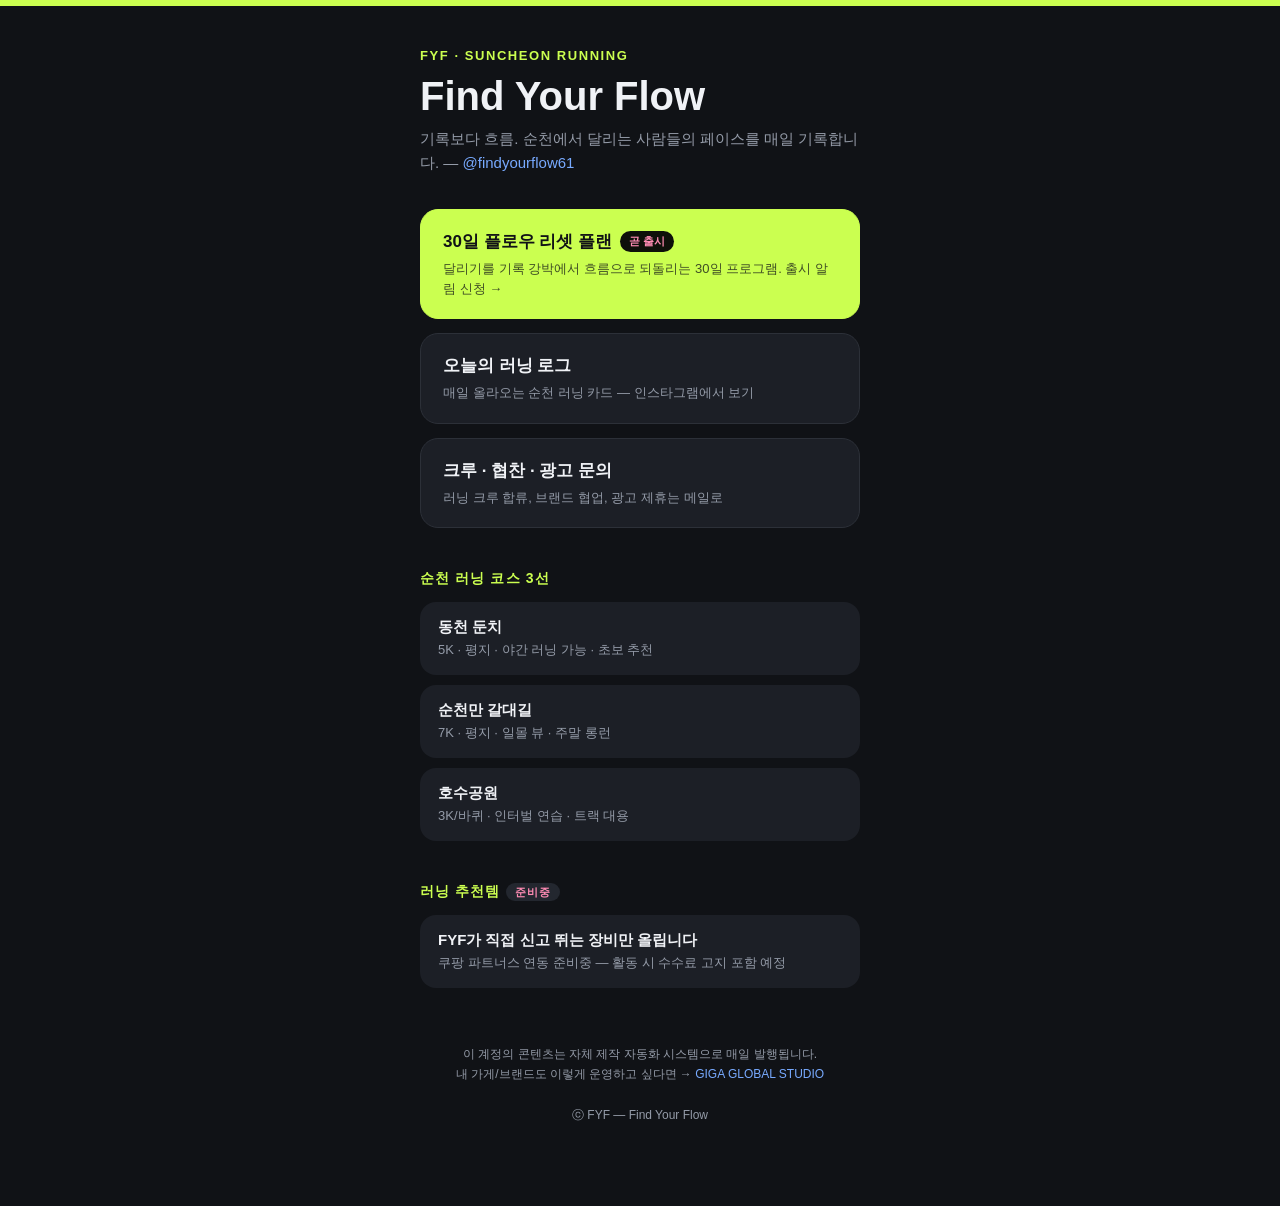
==== index.html @ 9b2fb00e "FYF link-in-bio + GIGA GLOBAL STUDIO landing Co-Authored-By: Claude Fable 5 <noreply@anthropic.com>" ====
<!DOCTYPE html>
<html lang="ko">
<head>
<meta charset="UTF-8">
<meta name="viewport" content="width=device-width, initial-scale=1.0">
<title>FYF — Find Your Flow | 순천 러닝</title>
<meta name="description" content="순천에서 달리는 사람들의 흐름. 30일 플로우 리셋 플랜, 순천 러닝 코스 가이드, 러닝 추천템.">
<meta property="og:title" content="FYF — Find Your Flow">
<meta property="og:description" content="순천에서 달리는 사람들의 흐름. 기록보다 흐름.">
<style>
  :root{
    --bg:#101216; --card:#1c1f26; --card2:#23272f;
    --lime:#cbff50; --blue:#78aaff; --pink:#ff8cb4;
    --grey:#949ba8; --white:#f0f2f6;
  }
  *{margin:0;padding:0;box-sizing:border-box}
  body{background:var(--bg);color:var(--white);
    font-family:"Pretendard","Apple SD Gothic Neo",-apple-system,sans-serif;
    min-height:100vh;display:flex;justify-content:center}
  .wrap{width:100%;max-width:480px;padding:48px 20px 80px}
  .top-bar{position:fixed;top:0;left:0;right:0;height:6px;background:var(--lime)}
  .eyebrow{color:var(--lime);font-weight:700;font-size:13px;letter-spacing:.12em}
  h1{font-size:40px;font-weight:900;line-height:1.15;margin:10px 0 8px}
  .sub{color:var(--grey);font-size:15px;line-height:1.6;margin-bottom:34px}
  .links{display:flex;flex-direction:column;gap:14px}
  a.btn{display:block;background:var(--card);border:1px solid #2c3038;border-radius:18px;
    padding:20px 22px;text-decoration:none;color:var(--white);transition:transform .12s ease}
  a.btn:active{transform:scale(.98)}
  a.btn .t{font-size:17px;font-weight:700;display:flex;align-items:center;gap:8px}
  a.btn .d{font-size:13px;color:var(--grey);margin-top:6px;line-height:1.5}
  a.btn.primary{background:var(--lime);border-color:var(--lime)}
  a.btn.primary .t,a.btn.primary .d{color:#101216}
  a.btn.primary .d{opacity:.75}
  .badge{font-size:11px;font-weight:700;padding:3px 9px;border-radius:99px;background:var(--card2);color:var(--blue)}
  .badge.soon{color:var(--pink)}
  .section{margin-top:42px}
  .section h2{font-size:14px;font-weight:700;color:var(--lime);letter-spacing:.08em;margin-bottom:14px}
  .course{background:var(--card);border-radius:16px;padding:16px 18px;margin-bottom:10px}
  .course .name{font-weight:700;font-size:15px}
  .course .meta{color:var(--grey);font-size:13px;margin-top:4px}
  .foot{margin-top:56px;color:var(--grey);font-size:12px;line-height:1.7;text-align:center}
  .foot a{color:var(--blue);text-decoration:none}
</style>
</head>
<body>
<div class="top-bar"></div>
<div class="wrap">
  <div class="eyebrow">FYF · SUNCHEON RUNNING</div>
  <h1>Find Your Flow</h1>
  <p class="sub">기록보다 흐름. 순천에서 달리는 사람들의 페이스를 매일 기록합니다. — <a href="https://www.instagram.com/findyourflow61/" style="color:var(--blue);text-decoration:none">@findyourflow61</a></p>

  <div class="links">
    <a class="btn primary" href="mailto:gigaglobalstudio@gmail.com?subject=%5BFYF%5D%2030%EC%9D%BC%20%ED%94%8C%EB%9E%9C%20%EC%B6%9C%EC%8B%9C%20%EC%95%8C%EB%A6%BC%20%EC%8B%A0%EC%B2%AD&body=%EC%B6%9C%EC%8B%9C%20%EC%95%8C%EB%A6%BC%EC%9D%84%20%EB%B0%9B%EA%B3%A0%20%EC%8B%B6%EC%96%B4%EC%9A%94.%20(%EC%9D%B4%20%EB%A9%94%EC%9D%BC%EC%9D%84%20%EA%B7%B8%EB%8C%80%EB%A1%9C%20%EB%B3%B4%EB%82%B4%EC%A3%BC%EC%84%B8%EC%9A%94)">
      <div class="t">30일 플로우 리셋 플랜 <span class="badge soon" style="background:#0e100a">곧 출시</span></div>
      <div class="d">달리기를 기록 강박에서 흐름으로 되돌리는 30일 프로그램. 출시 알림 신청 →</div>
    </a>
    <a class="btn" href="https://www.instagram.com/findyourflow61/">
      <div class="t">오늘의 러닝 로그</div>
      <div class="d">매일 올라오는 순천 러닝 카드 — 인스타그램에서 보기</div>
    </a>
    <a class="btn" href="mailto:gigaglobalstudio@gmail.com?subject=%5BFYF%5D%20%ED%81%AC%EB%A3%A8%2F%ED%98%91%EC%B0%AC%2F%EA%B4%91%EA%B3%A0%20%EB%AC%B8%EC%9D%98">
      <div class="t">크루 · 협찬 · 광고 문의</div>
      <div class="d">러닝 크루 합류, 브랜드 협업, 광고 제휴는 메일로</div>
    </a>
  </div>

  <div class="section">
    <h2>순천 러닝 코스 3선</h2>
    <div class="course"><div class="name">동천 둔치</div><div class="meta">5K · 평지 · 야간 러닝 가능 · 초보 추천</div></div>
    <div class="course"><div class="name">순천만 갈대길</div><div class="meta">7K · 평지 · 일몰 뷰 · 주말 롱런</div></div>
    <div class="course"><div class="name">호수공원</div><div class="meta">3K/바퀴 · 인터벌 연습 · 트랙 대용</div></div>
  </div>

  <div class="section" id="gear">
    <h2>러닝 추천템 <span class="badge soon">준비중</span></h2>
    <div class="course"><div class="name">FYF가 직접 신고 뛰는 장비만 올립니다</div><div class="meta">쿠팡 파트너스 연동 준비중 — 활동 시 수수료 고지 포함 예정</div></div>
  </div>

  <p class="foot">
    이 계정의 콘텐츠는 자체 제작 자동화 시스템으로 매일 발행됩니다.<br>
    내 가게/브랜드도 이렇게 운영하고 싶다면 → <a href="studio.html">GIGA GLOBAL STUDIO</a><br><br>
    ⓒ FYF — Find Your Flow
  </p>
</div>
</body>
</html>
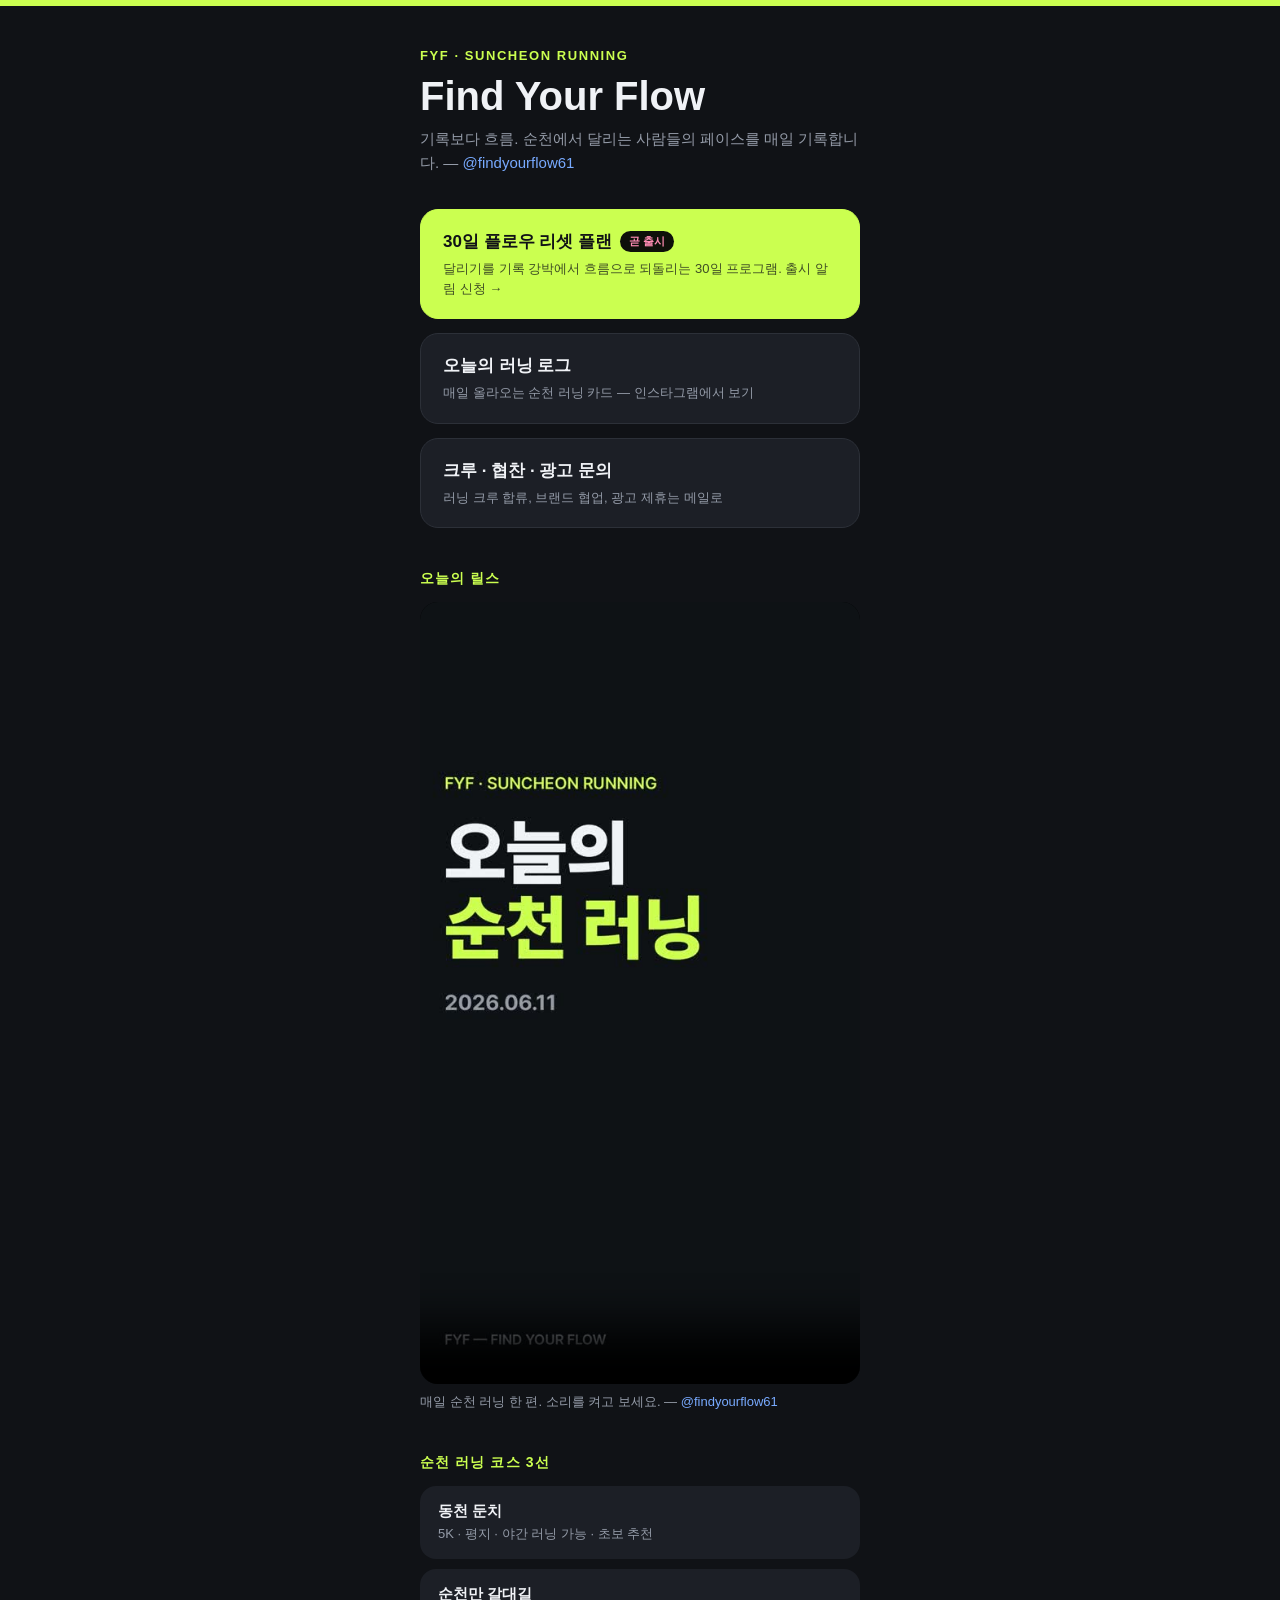
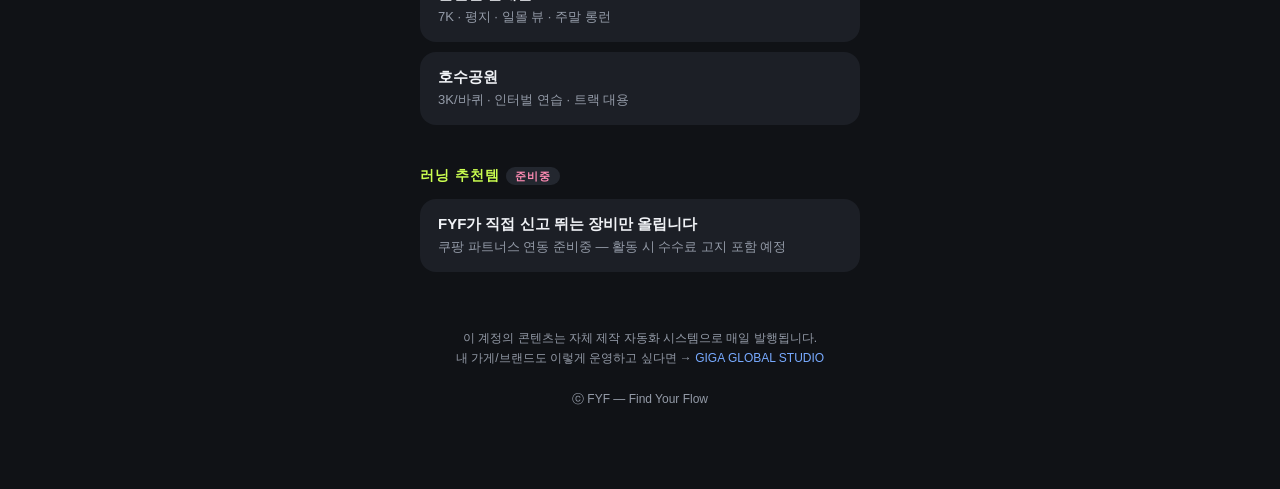
==== commit 6f259ef4: "Embed latest FYF reel video on link-in-bio Co-Authored-By: Claude Fable 5 <noreply@anthropic.com>" ====
--- a/index.html
+++ b/index.html
@@ -65,6 +65,17 @@
   </div>
 
   <div class="section">
+    <h2>오늘의 릴스</h2>
+    <video controls playsinline preload="metadata" poster="assets/reel-poster.jpg"
+      style="width:100%;border-radius:18px;background:#000;display:block">
+      <source src="assets/reel-latest.mp4" type="video/mp4">
+    </video>
+    <div style="color:var(--grey);font-size:13px;margin-top:8px;line-height:1.5">
+      매일 순천 러닝 한 편. 소리를 켜고 보세요. — <a href="https://www.instagram.com/findyourflow61/" style="color:var(--blue);text-decoration:none">@findyourflow61</a>
+    </div>
+  </div>
+
+  <div class="section">
     <h2>순천 러닝 코스 3선</h2>
     <div class="course"><div class="name">동천 둔치</div><div class="meta">5K · 평지 · 야간 러닝 가능 · 초보 추천</div></div>
     <div class="course"><div class="name">순천만 갈대길</div><div class="meta">7K · 평지 · 일몰 뷰 · 주말 롱런</div></div>
